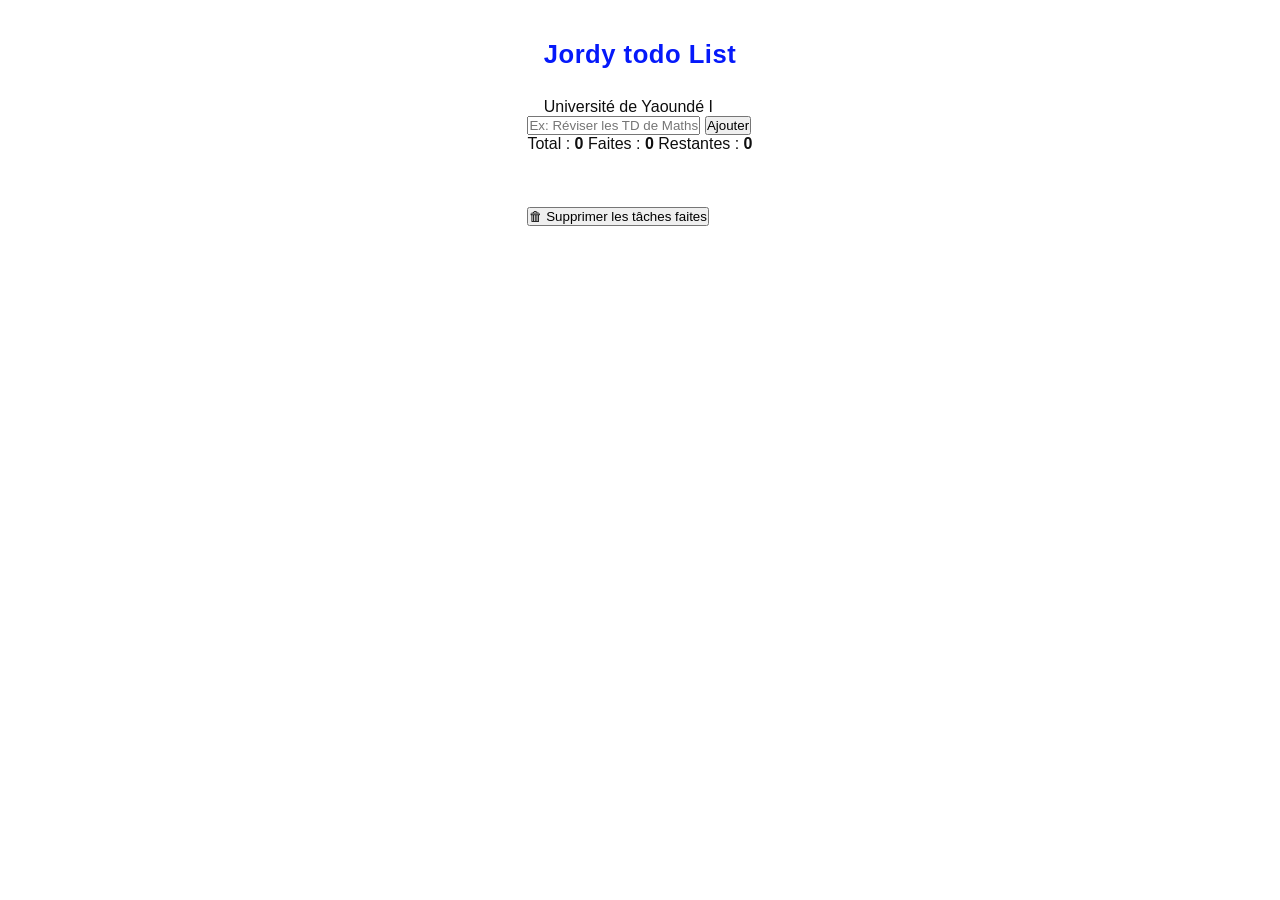
==== index.html @ 9859fb19 "Todo List" ====
<!DOCTYPE html>
<html lang="fr">
<head>
  <meta charset="UTF-8" />
  <meta name="viewport" content="width=device-width, initial-scale=1.0"/>
  <title>To-Do List — UY1</title>
  <link rel="stylesheet" href="style.css" />
</head>
<body>

  <!-- EN-TÊTE -->
  <header>
    <h1>Jordy todo List </h1>
    <p>Université de Yaoundé I</p>
  </header>

  <!-- CONTENU PRINCIPAL -->
  <main>

    <!-- FORMULAIRE D'AJOUT -->
    <div class="formulaire">
      <input type="text" id="champ-tache" placeholder="Ex: Réviser les TD de Maths..." />
      <button id="btn-ajouter">Ajouter</button>
    </div>

    <!-- STATISTIQUES -->
    <div class="stats">
      <span>Total : <strong id="nb-total">0</strong></span>
      <span>Faites : <strong id="nb-faites">0</strong></span>
      <span>Restantes : <strong id="nb-restantes">0</strong></span>
    </div><br>

    <!-- LISTE DES TÂCHES -->
    <ul id="liste-taches"></ul><br><br>

    <!-- BOUTON EFFACER -->
    <button id="btn-effacer">🗑 Supprimer les tâches faites</button>

  </main>

  <script src="script.js"></script>
</body>
</html>
---- style.css ----
:root {
  --surface:  #161B22;
  --border:   #30363D;
  --cyan:     #0519fa;
  --purple:   #C77DFF;
  --green:    #2EE59D;
  --pink:     #fa033c;
  --yellow:   #FFD60A;
  --text:     #0e0e0e;
  --muted:    #181717;
}
*, *::before, *::after {
  box-sizing: border-box;
  margin: 0;
  padding: 0;
}

body {
  background-image: url(bon.jpg);
  background-repeat:no-repeat;
  background-position:center;
  color: var(--text);
  font-family: 'Space Grotesk', 'Segoe UI', sans-serif;
  min-height: 100vh;
  display: flex;
  flex-direction: column;
  align-items: center;
  padding: 2.5rem 1rem;
}

h1 {
  font-size: 1.6rem;
  font-weight: 700;
  color: var(--cyan);
  margin-bottom: 1.8rem;
  letter-spacing: .02em;
  display: flex;
  align-items: center;
  gap: .6rem;
}


.container {
  background: var(--surface);
  border: 1px solid var(--border);
  border-radius: 16px;
  padding: 2rem;
  width: 100%;
  max-width: 560px;
  box-shadow: 0 8px 32px rgba(0, 0, 0, .4);
}


.input-row {
  display: flex;
  gap: .6rem;
  margin-bottom: 1.6rem;
}

#taskInput {
  flex: 1;
  background: var(--bg);
  border: 1px solid var(--border);
  color: var(--text);
  padding: .65rem 1rem;
  border-radius: 8px;
  font-size: .95rem;
  font-family: inherit;
  transition: border-color .2s, box-shadow .2s;
}

#taskInput::placeholder {
  color: var(--muted);
}

#taskInput:focus {
  outline: none;
  border-color: var(--cyan);
  box-shadow: 0 0 0 3px rgba(0, 245, 255, .12);
}


#addBtn {
  background: linear-gradient(135deg, var(--cyan), var(--purple));
  color: var(--bg);
  border: none;
  border-radius: 8px;
  padding: .65rem 1.3rem;
  font-weight: 700;
  font-size: .95rem;
  cursor: pointer;
  font-family: inherit;
  transition: opacity .2s, transform .15s;
  white-space: nowrap;
}

#addBtn:hover {
  opacity: .88;
  transform: translateY(-1px);
}

#addBtn:active {
  transform: translateY(0);
}


#taskList {
  list-style: none;
  display: flex;
  flex-direction: column;
  gap: .6rem;
}


#taskList li {
  display: flex;
  align-items: center;
  justify-content: space-between;
  gap: .8rem;
  background: var(--bg);
  border: 1px solid var(--border);
  border-radius: 10px;
  padding: .75rem 1rem;
  transition: border-color .2s, background .2s;
  animation: slideIn .25s ease;
}

#taskList li:hover {
  border-color: rgba(0, 245, 255, .3);
  background: rgba(0, 245, 255, .03);
}

@keyframes slideIn {
  from { opacity: 0; transform: translateY(-6px); }
  to   { opacity: 1; transform: translateY(0); }
}


#taskList li > span {
  flex: 1;
  font-size: .92rem;
  line-height: 1.4;
  word-break: break-word;
  transition: color .2s, text-decoration .2s;
}

#taskList li.completed {
  opacity: .55;
  border-color: rgba(46, 229, 157, .2);
}

#taskList li.completed > span {
  text-decoration: line-through;
  color: var(--muted);
}

.task-buttons {
  display: flex;
  gap: .4rem;
  flex-shrink: 0;
}

.task-buttons button {
  border: none;
  border-radius: 7px;
  width: 32px;
  height: 32px;
  font-size: 1rem;
  cursor: pointer;
  display: flex;
  align-items: center;
  justify-content: center;
  transition: background .2s, transform .15s;
  font-family: inherit;
}

.task-buttons button:hover {
  transform: scale(1.12);
}

/* Terminer ✓ */
.done-btn {
  background: rgba(46, 229, 157, .12);
  color: var(--green);
  border: 1px solid rgba(46, 229, 157, .3) ;
}

.done-btn:hover {
  background: rgba(46, 229, 157, .25) ;
}


.edit-btn {
  background: rgba(199, 125, 255, .12);
  color: var(--purple);
  border: 1px solid rgba(199, 125, 255, .3) ;
}

.edit-btn:hover {
  background: rgba(199, 125, 255, .25) ;
}

/* Supprimer 🗑 */
.delete-btn {
  background: rgba(1, 1, 1, 0.12);
  color: var(--pink);
  border: 1px solid rgba(239, 71, 111, .3) ;
}

.delete-btn:hover {
  background: rgba(239, 71, 111, .25) ;
}


#taskList:empty::after {
  content: 'Aucune tâche pour l\'instant…';
  display: block;
  text-align: center;
  color: var(--muted);
  font-size: .88rem;
  padding: 1.2rem 0;
}

@media (max-width: 480px) {
  .container  { padding: 1.2rem; }
  .input-row  { flex-direction: column; }
  #addBtn     { width: 100%; }
}
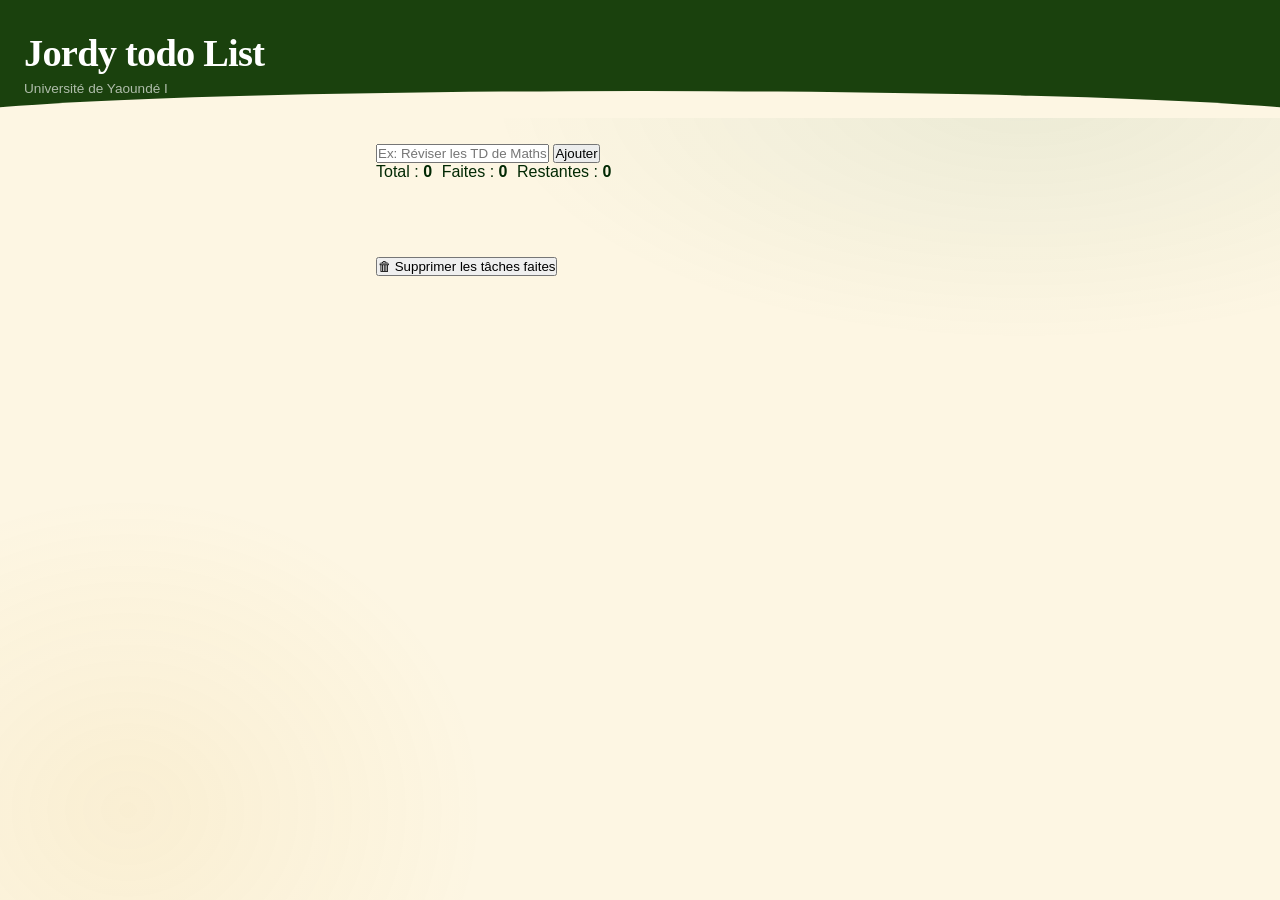
==== commit cc7d0b7c: "Update index.html" ====
--- a/index.html
+++ b/index.html
@@ -14,26 +14,25 @@
     <p>Université de Yaoundé I</p>
   </header>
 
-  <!-- CONTENU PRINCIPAL -->
+
   <main>
 
-    <!-- FORMULAIRE D'AJOUT -->
+
     <div class="formulaire">
       <input type="text" id="champ-tache" placeholder="Ex: Réviser les TD de Maths..." />
       <button id="btn-ajouter">Ajouter</button>
     </div>
 
-    <!-- STATISTIQUES -->
     <div class="stats">
       <span>Total : <strong id="nb-total">0</strong></span>
       <span>Faites : <strong id="nb-faites">0</strong></span>
       <span>Restantes : <strong id="nb-restantes">0</strong></span>
     </div><br>
 
-    <!-- LISTE DES TÂCHES -->
+  
     <ul id="liste-taches"></ul><br><br>
 
-    <!-- BOUTON EFFACER -->
+  
     <button id="btn-effacer">🗑 Supprimer les tâches faites</button>
 
   </main>
--- a/style.css
+++ b/style.css
@@ -1,230 +1,315 @@
-
-
-:root {
-  --surface:  #161B22;
-  --border:   #30363D;
-  --cyan:     #0519fa;
-  --purple:   #C77DFF;
-  --green:    #2EE59D;
-  --pink:     #fa033c;
-  --yellow:   #FFD60A;
-  --text:     #0e0e0e;
-  --muted:    #181717;
-}
-*, *::before, *::after {
-  box-sizing: border-box;
-  margin: 0;
-  padding: 0;
-}
-
-body {
-  background-image: url(bon.jpg);
-  background-repeat:no-repeat;
-  background-position:center;
-  color: var(--text);
-  font-family: 'Space Grotesk', 'Segoe UI', sans-serif;
-  min-height: 100vh;
-  display: flex;
-  flex-direction: column;
-  align-items: center;
-  padding: 2.5rem 1rem;
-}
-
-h1 {
-  font-size: 1.6rem;
-  font-weight: 700;
-  color: var(--cyan);
-  margin-bottom: 1.8rem;
-  letter-spacing: .02em;
-  display: flex;
-  align-items: center;
-  gap: .6rem;
-}
-
-
-.container {
-  background: var(--surface);
-  border: 1px solid var(--border);
-  border-radius: 16px;
-  padding: 2rem;
-  width: 100%;
-  max-width: 560px;
-  box-shadow: 0 8px 32px rgba(0, 0, 0, .4);
-}
-
-
-.input-row {
-  display: flex;
-  gap: .6rem;
-  margin-bottom: 1.6rem;
-}
-
-#taskInput {
-  flex: 1;
-  background: var(--bg);
-  border: 1px solid var(--border);
-  color: var(--text);
-  padding: .65rem 1rem;
-  border-radius: 8px;
-  font-size: .95rem;
-  font-family: inherit;
-  transition: border-color .2s, box-shadow .2s;
-}
-
-#taskInput::placeholder {
-  color: var(--muted);
-}
-
-#taskInput:focus {
-  outline: none;
-  border-color: var(--cyan);
-  box-shadow: 0 0 0 3px rgba(0, 245, 255, .12);
-}
-
-
-#addBtn {
-  background: linear-gradient(135deg, var(--cyan), var(--purple));
-  color: var(--bg);
-  border: none;
-  border-radius: 8px;
-  padding: .65rem 1.3rem;
-  font-weight: 700;
-  font-size: .95rem;
-  cursor: pointer;
-  font-family: inherit;
-  transition: opacity .2s, transform .15s;
-  white-space: nowrap;
-}
-
-#addBtn:hover {
-  opacity: .88;
-  transform: translateY(-1px);
-}
-
-#addBtn:active {
-  transform: translateY(0);
-}
-
-
-#taskList {
-  list-style: none;
-  display: flex;
-  flex-direction: column;
-  gap: .6rem;
-}
-
-
-#taskList li {
-  display: flex;
-  align-items: center;
-  justify-content: space-between;
-  gap: .8rem;
-  background: var(--bg);
-  border: 1px solid var(--border);
-  border-radius: 10px;
-  padding: .75rem 1rem;
-  transition: border-color .2s, background .2s;
-  animation: slideIn .25s ease;
-}
-
-#taskList li:hover {
-  border-color: rgba(0, 245, 255, .3);
-  background: rgba(0, 245, 255, .03);
-}
-
-@keyframes slideIn {
-  from { opacity: 0; transform: translateY(-6px); }
-  to   { opacity: 1; transform: translateY(0); }
-}
-
-
-#taskList li > span {
-  flex: 1;
-  font-size: .92rem;
-  line-height: 1.4;
-  word-break: break-word;
-  transition: color .2s, text-decoration .2s;
-}
-
-#taskList li.completed {
-  opacity: .55;
-  border-color: rgba(46, 229, 157, .2);
-}
-
-#taskList li.completed > span {
-  text-decoration: line-through;
-  color: var(--muted);
-}
-
-.task-buttons {
-  display: flex;
-  gap: .4rem;
-  flex-shrink: 0;
-}
-
-.task-buttons button {
-  border: none;
-  border-radius: 7px;
-  width: 32px;
-  height: 32px;
-  font-size: 1rem;
-  cursor: pointer;
-  display: flex;
-  align-items: center;
-  justify-content: center;
-  transition: background .2s, transform .15s;
-  font-family: inherit;
-}
-
-.task-buttons button:hover {
-  transform: scale(1.12);
-}
-
-/* Terminer ✓ */
-.done-btn {
-  background: rgba(46, 229, 157, .12);
-  color: var(--green);
-  border: 1px solid rgba(46, 229, 157, .3) ;
-}
-
-.done-btn:hover {
-  background: rgba(46, 229, 157, .25) ;
-}
-
-
-.edit-btn {
-  background: rgba(199, 125, 255, .12);
-  color: var(--purple);
-  border: 1px solid rgba(199, 125, 255, .3) ;
-}
-
-.edit-btn:hover {
-  background: rgba(199, 125, 255, .25) ;
-}
-
-/* Supprimer 🗑 */
-.delete-btn {
-  background: rgba(1, 1, 1, 0.12);
-  color: var(--pink);
-  border: 1px solid rgba(239, 71, 111, .3) ;
-}
-
-.delete-btn:hover {
-  background: rgba(239, 71, 111, .25) ;
-}
-
-
-#taskList:empty::after {
-  content: 'Aucune tâche pour l\'instant…';
-  display: block;
-  text-align: center;
-  color: var(--muted);
-  font-size: .88rem;
-  padding: 1.2rem 0;
-}
-
-@media (max-width: 480px) {
-  .container  { padding: 1.2rem; }
-  .input-row  { flex-direction: column; }
-  #addBtn     { width: 100%; }
-}
+    :root {
+      --green:   #1a410d;
+      --gold:    #cebc8e;
+      --cream:   #fdf6e3;
+      --dark:    #0f1f14;
+      --text:    #012803;
+      --muted:   #7a8c7b;
+      --card:    #ffffff;
+      --border:  #d4c9a8;
+      --red:     #c0392b;
+    }
+
+    *, *::before, *::after { box-sizing: border-box; margin: 0; padding: 0; }
+
+    body {
+      background: var(--cream);
+      font-family: 'DM Sans', sans-serif;
+      color: var(--text);
+      min-height: 100vh;
+      overflow-x: hidden;
+    }
+    body::before {
+      content: '';
+      position: fixed;
+      inset: 0;
+      background:
+        radial-gradient(ellipse 60% 40% at 80% 10%, rgba(26,107,60,.08) 0%, transparent 70%),
+        radial-gradient(ellipse 40% 50% at 10% 90%, rgba(212,160,23,.08) 0%, transparent 70%);
+      pointer-events: none;
+    }
+
+    header {
+      background: var(--green);
+      color: #fff;
+      padding: 2rem 1.5rem 1.4rem;
+      position: relative;
+      overflow: hidden;
+    }
+    header::after {
+      content: '';
+      position: absolute;
+      bottom: -1px;
+      left: 0; right: 0;
+      height: 28px;
+      background: var(--cream);
+      clip-path: ellipse(55% 100% at 50% 100%);
+    }
+    .badge {
+      display: inline-flex;
+      align-items: center;
+      gap: .4rem;
+      background: var(--gold);
+      color: var(--dark);
+      font-size: .7rem;
+      font-weight: 500;
+      letter-spacing: .08em;
+      text-transform: uppercase;
+      padding: .25rem .7rem;
+      border-radius: 99px;
+      margin-bottom: .8rem;
+    }
+    header h1 {
+      font-family: 'Playfair Display', serif;
+      font-size: clamp(1.6rem, 5vw, 2.4rem);
+      font-weight: 900;
+      line-height: 1.1;
+      letter-spacing: -.02em;
+    }
+    header h1 span { color: var(--gold); }
+    header p {
+      font-size: .85rem;
+      color: rgba(255,255,255,.65);
+      margin-top: .4rem;
+    }
+    main {
+      max-width: 560px;
+      margin: 0 auto;
+      padding: 1.6rem 1rem 4rem;
+    }
+    .stats {
+      display: flex;
+      gap: .6rem;
+      margin-bottom: 1.4rem;
+      flex-wrap: wrap;
+    }
+    .stat {
+      flex: 1;
+      min-width: 80px;
+      background: var(--card);
+      border: 1px solid var(--border);
+      border-radius: 12px;
+      padding: .7rem .8rem;
+      text-align: center;
+      box-shadow: 0 1px 4px rgba(0,0,0,.04);
+    }
+    .stat-num {
+      font-family: 'Playfair Display', serif;
+      font-size: 1.5rem;
+      font-weight: 700;
+      color: var(--green);
+    }
+    .stat-label {
+      font-size: .68rem;
+      color: var(--muted);
+      text-transform: uppercase;
+      letter-spacing: .06em;
+    }
+
+    .add-box {
+      background: var(--card);
+      border: 1.5px solid var(--border);
+      border-radius: 16px;
+      padding: 1rem 1rem 1rem 1.1rem;
+      margin-bottom: 1.4rem;
+      box-shadow: 0 2px 12px rgba(0,0,0,.05);
+    }
+    .add-row {
+      display: flex;
+      gap: .6rem;
+      align-items: center;
+    }
+    .add-box input[type="text"] {
+      flex: 1;
+      border: none;
+      outline: none;
+      font-family: 'DM Sans', sans-serif;
+      font-size: .95rem;
+      color: var(--text);
+      background: transparent;
+    }
+    .add-box input[type="text"]::placeholder { color: var(--muted); }
+    .btn-add {
+      background: var(--green);
+      color: #fff;
+      border: none;
+      border-radius: 10px;
+      padding: .55rem 1rem;
+      font-family: 'DM Sans', sans-serif;
+      font-size: .9rem;
+      font-weight: 500;
+      cursor: pointer;
+      transition: background .2s, transform .1s;
+      white-space: nowrap;
+    }
+    .btn-add:hover { background: #145530; }
+    .btn-add:active { transform: scale(.97); }
+
+    .meta-row {
+      display: flex;
+      gap: .6rem;
+      margin-top: .8rem;
+      align-items: center;
+    }
+    .meta-row select, .meta-row input[type="date"] {
+      flex: 1;
+      border: 1px solid var(--border);
+      border-radius: 8px;
+      padding: .4rem .6rem;
+      font-family: 'DM Sans', sans-serif;
+      font-size: .8rem;
+      color: var(--text);
+      background: var(--cream);
+      outline: none;
+    }
+    .meta-row select:focus, .meta-row input[type="date"]:focus {
+      border-color: var(--green);
+    }
+
+    
+    .filters {
+      display: flex;
+      gap: .4rem;
+      margin-bottom: 1rem;
+      flex-wrap: wrap;
+    }
+    .filter-btn {
+      border: 1.5px solid var(--border);
+      background: var(--card);
+      color: var(--muted);
+      border-radius: 99px;
+      padding: .3rem .8rem;
+      font-family: 'DM Sans', sans-serif;
+      font-size: .8rem;
+      cursor: pointer;
+      transition: all .2s;
+    }
+    .filter-btn.active {
+      background: var(--green);
+      border-color: var(--green);
+      color: #fff;
+    }
+    .filter-btn:hover:not(.active) { border-color: var(--green); color: var(--green); }
+
+
+    #task-list { display: flex; flex-direction: column; gap: .6rem; }
+
+    .task-item {
+      background: var(--card);
+      border: 1.5px solid var(--border);
+      border-radius: 14px;
+      padding: .85rem 1rem;
+      display: flex;
+      align-items: flex-start;
+      gap: .75rem;
+      box-shadow: 0 1px 6px rgba(0,0,0,.04);
+      animation: slideIn .25s ease;
+      transition: opacity .2s, transform .2s;
+    }
+    .task-item:hover { box-shadow: 0 3px 14px rgba(0,0,0,.09); }
+    .task-item.done { opacity: .55; }
+    .task-item.done .task-text { text-decoration: line-through; color: var(--muted); }
+
+    @keyframes slideIn {
+      from { opacity: 0; transform: translateY(10px); }
+      to   { opacity: 1; transform: translateY(0); }
+    }
+
+    .check-wrap { flex-shrink: 0; margin-top: 2px; }
+    .check-wrap input { display: none; }
+    .check-wrap label {
+      width: 22px; height: 22px;
+      border: 2px solid var(--border);
+      border-radius: 6px;
+      display: flex; align-items: center; justify-content: center;
+      cursor: pointer;
+      transition: all .18s;
+    }
+    .check-wrap input:checked + label {
+      background: var(--green);
+      border-color: var(--green);
+    }
+    .check-wrap label svg { display: none; }
+    .check-wrap input:checked + label svg { display: block; }
+
+    .task-body { flex: 1; min-width: 0; }
+    .task-text {
+      font-size: .92rem;
+      font-weight: 400;
+      line-height: 1.4;
+      word-break: break-word;
+    }
+    .task-meta {
+      display: flex;
+      gap: .5rem;
+      margin-top: .35rem;
+      flex-wrap: wrap;
+      align-items: center;
+    }
+    .pill {
+      font-size: .68rem;
+      padding: .15rem .55rem;
+      border-radius: 99px;
+      font-weight: 500;
+      letter-spacing: .04em;
+      text-transform: uppercase;
+    }
+    .pill-urgent   { background: #fdecea; color: #c0392b; }
+    .pill-normal   { background: #eaf4ee; color: var(--green); }
+    .pill-faible   { background: #fef9ec; color: #9a7000; }
+    .cat-pill {
+      font-size: .68rem;
+      padding: .15rem .55rem;
+      border-radius: 99px;
+      background: rgba(26,107,60,.08);
+      color: var(--green);
+      font-weight: 500;
+    }
+    .due-date {
+      font-size: .72rem;
+      color: var(--muted);
+      display: flex;
+      align-items: center;
+      gap: .2rem;
+    }
+    .due-date.overdue { color: var(--red); font-weight: 500; }
+
+    .btn-del {
+      flex-shrink: 0;
+      background: none;
+      border: none;
+      cursor: pointer;
+      color: var(--muted);
+      padding: .2rem;
+      border-radius: 6px;
+      transition: color .15s, background .15s;
+      line-height: 1;
+    }
+    .btn-del:hover { color: var(--red); background: #fdecea; }
+
+
+    .empty {
+      text-align: center;
+      padding: 3rem 1rem;
+      color: var(--muted);
+    }
+    .empty svg { opacity: .3; margin-bottom: .8rem; }
+    .empty p { font-size: .9rem; }
+
+  
+    .clear-wrap {
+      text-align: right;
+      margin-bottom: .8rem;
+    }
+    .btn-clear {
+      background: none;
+      border: 1px solid var(--border);
+      color: var(--muted);
+      font-size: .75rem;
+      font-family: 'DM Sans', sans-serif;
+      padding: .3rem .7rem;
+      border-radius: 8px;
+      cursor: pointer;
+      transition: all .15s;
+    }
+    .btn-clear:hover { border-color: var(--red); color: var(--red); }
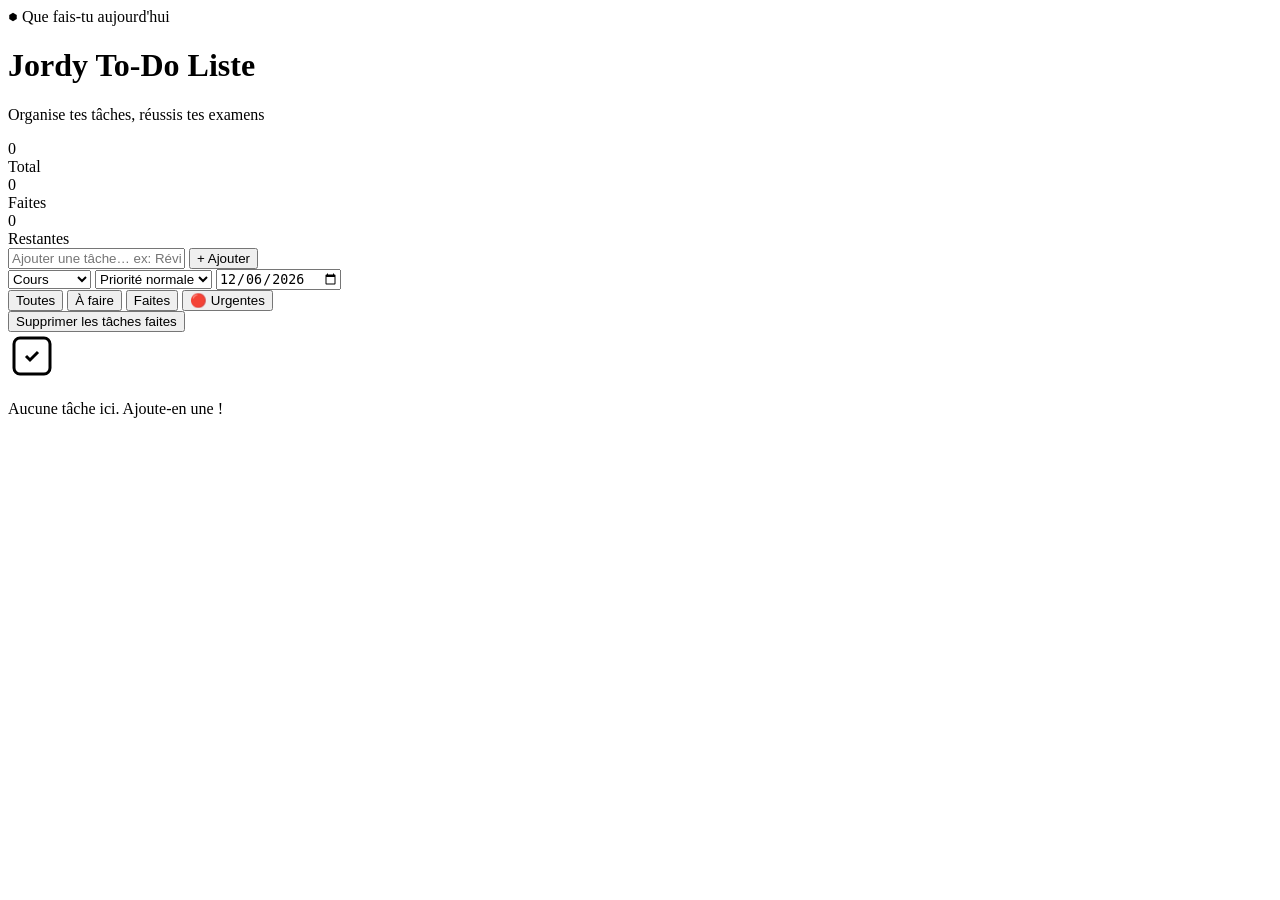
==== commit 08e71036: "Create index.html" ====
--- a/index.html
+++ b/index.html
@@ -3,40 +3,208 @@
 <head>
   <meta charset="UTF-8" />
   <meta name="viewport" content="width=device-width, initial-scale=1.0"/>
-  <title>To-Do List — UY1</title>
-  <link rel="stylesheet" href="style.css" />
+  <title>Ma To-Do List — UY1</title>
+  <link href="https://fonts.googleapis.com/css2?family=Playfair+Display:wght@700;900&family=DM+Sans:wght@300;400;500&display=swap" rel="stylesheet"/>
+  <link rel="stylesheet" href="style.css">
 </head>
 <body>
 
-  <!-- EN-TÊTE -->
-  <header>
-    <h1>Jordy todo List </h1>
-    <p>Université de Yaoundé I</p>
-  </header>
-
-
-  <main>
-
-
-    <div class="formulaire">
-      <input type="text" id="champ-tache" placeholder="Ex: Réviser les TD de Maths..." />
-      <button id="btn-ajouter">Ajouter</button>
+<header>
+  <div class="badge">
+    <svg width="10" height="10" viewBox="0 0 24 24" fill="currentColor"><path d="M12 2L3 7v10l9 5 9-5V7z"/></svg>
+    Que fais-tu aujourd'hui
+  </div>
+  <h1>Jordy <span>To-Do</span> Liste</h1>
+  <p>Organise tes tâches, réussis tes examens </p>
+</header>
+
+<main>
+
+  <!-- Stats -->
+  <div class="stats">
+    <div class="stat"><div class="stat-num" id="cnt-total">0</div><div class="stat-label">Total</div></div>
+    <div class="stat"><div class="stat-num" id="cnt-done">0</div><div class="stat-label">Faites</div></div>
+    <div class="stat"><div class="stat-num" id="cnt-left">0</div><div class="stat-label">Restantes</div></div>
+  </div>
+
+  <!-- Add task -->
+  <div class="add-box">
+    <div class="add-row">
+      <input type="text" id="task-input" placeholder="Ajouter une tâche… ex: Réviser les TD de Maths" maxlength="120"/>
+      <button class="btn-add" onclick="addTask()">+ Ajouter</button>
     </div>
-
-    <div class="stats">
-      <span>Total : <strong id="nb-total">0</strong></span>
-      <span>Faites : <strong id="nb-faites">0</strong></span>
-      <span>Restantes : <strong id="nb-restantes">0</strong></span>
-    </div><br>
-
-  
-    <ul id="liste-taches"></ul><br><br>
-
-  
-    <button id="btn-effacer">🗑 Supprimer les tâches faites</button>
-
-  </main>
-
-  <script src="script.js"></script>
+    <div class="meta-row">
+      <select id="cat-select">
+        <option value="Cours"> Cours</option>
+        <option value="TD/TP">TD / TP</option>
+        <option value="Examen"> Examen</option>
+        <option value="Projet">Projet</option>
+        <option value="Personnel"> Personnel</option>
+        <option value="Autre">Autre</option>
+      </select>
+      <select id="prio-select">
+        <option value="normal">Priorité normale</option>
+        <option value="urgent">🔴 Urgent</option>
+        <option value="faible">🟡 Faible</option>
+      </select>
+      <input type="date" id="date-input"/>
+    </div>
+  </div>
+
+  <!-- Filters -->
+  <div class="filters">
+    <button class="filter-btn active" onclick="setFilter('all', this)">Toutes</button>
+    <button class="filter-btn" onclick="setFilter('todo', this)">À faire</button>
+    <button class="filter-btn" onclick="setFilter('done', this)">Faites</button>
+    <button class="filter-btn" onclick="setFilter('urgent', this)">🔴 Urgentes</button>
+  </div>
+
+  <!-- Clear -->
+  <div class="clear-wrap">
+    <button class="btn-clear" onclick="clearDone()">Supprimer les tâches faites</button>
+  </div>
+
+  <!-- Task list -->
+  <div id="task-list"></div>
+
+</main>
+
+<script>
+  let tasks = JSON.parse(localStorage.getItem('uy1-tasks') || '[]');
+  let filter = 'all';
+
+  function save() {
+    localStorage.setItem('uy1-tasks', JSON.stringify(tasks));
+  }
+
+  function addTask() {
+    const input = document.getElementById('task-input');
+    const text = input.value.trim();
+    if (!text) { input.focus(); return; }
+
+    tasks.unshift({
+      id: Date.now(),
+      text,
+      cat: document.getElementById('cat-select').value,
+      prio: document.getElementById('prio-select').value,
+      date: document.getElementById('date-input').value,
+      done: false,
+      createdAt: new Date().toISOString()
+    });
+
+    input.value = '';
+    document.getElementById('prio-select').value = 'normal';
+    document.getElementById('date-input').value = '';
+    save();
+    render();
+    input.focus();
+  }
+
+  function toggleDone(id) {
+    const t = tasks.find(t => t.id === id);
+    if (t) { t.done = !t.done; save(); render(); }
+  }
+
+  function deleteTask(id) {
+    tasks = tasks.filter(t => t.id !== id);
+    save(); render();
+  }
+
+  function clearDone() {
+    if (!tasks.some(t => t.done)) return;
+    if (confirm('Supprimer toutes les tâches faites ?')) {
+      tasks = tasks.filter(t => !t.done);
+      save(); render();
+    }
+  }
+
+  function setFilter(f, btn) {
+    filter = f;
+    document.querySelectorAll('.filter-btn').forEach(b => b.classList.remove('active'));
+    btn.classList.add('active');
+    render();
+  }
+
+  function isOverdue(dateStr) {
+    if (!dateStr) return false;
+    return new Date(dateStr) < new Date(new Date().toDateString());
+  }
+
+  function formatDate(dateStr) {
+    if (!dateStr) return '';
+    const d = new Date(dateStr);
+    return d.toLocaleDateString('fr-FR', { day:'2-digit', month:'short' });
+  }
+
+  function render() {
+    let visible = tasks;
+    if (filter === 'todo') visible = tasks.filter(t => !t.done);
+    if (filter === 'done') visible = tasks.filter(t => t.done);
+    if (filter === 'urgent') visible = tasks.filter(t => t.prio === 'urgent');
+
+    const list = document.getElementById('task-list');
+
+    if (visible.length === 0) {
+      list.innerHTML = `<div class="empty">
+        <svg width="48" height="48" viewBox="0 0 24 24" fill="none" stroke="currentColor" stroke-width="1.5">
+          <rect x="3" y="3" width="18" height="18" rx="3"/><path d="M9 12l2 2 4-4"/>
+        </svg>
+        <p>${filter === 'done' ? 'Aucune tâche terminée.' : 'Aucune tâche ici. Ajoute-en une !'}</p>
+      </div>`;
+    } else {
+      list.innerHTML = visible.map(t => {
+        const prioClass = { urgent:'pill-urgent', normal:'pill-normal', faible:'pill-faible' }[t.prio];
+        const prioLabel = { urgent:'Urgent', normal:'Normal', faible:'Faible' }[t.prio];
+        const over = isOverdue(t.date) && !t.done;
+        return `
+        <div class="task-item${t.done ? ' done' : ''}" id="task-${t.id}">
+          <div class="check-wrap">
+            <input type="checkbox" id="cb-${t.id}" ${t.done ? 'checked' : ''} onchange="toggleDone(${t.id})"/>
+            <label for="cb-${t.id}">
+              <svg width="13" height="13" viewBox="0 0 24 24" fill="none" stroke="#fff" stroke-width="3" stroke-linecap="round" stroke-linejoin="round">
+                <polyline points="20 6 9 17 4 12"/>
+              </svg>
+            </label>
+          </div>
+          <div class="task-body">
+            <div class="task-text">${escHtml(t.text)}</div>
+            <div class="task-meta">
+              <span class="cat-pill">${escHtml(t.cat)}</span>
+              <span class="pill ${prioClass}">${prioLabel}</span>
+              ${t.date ? `<span class="due-date${over?' overdue':''}">
+                <svg width="11" height="11" viewBox="0 0 24 24" fill="none" stroke="currentColor" stroke-width="2"><rect x="3" y="4" width="18" height="18" rx="2"/><line x1="16" y1="2" x2="16" y2="6"/><line x1="8" y1="2" x2="8" y2="6"/><line x1="3" y1="10" x2="21" y2="10"/></svg>
+                ${over ? '⚠ ' : ''}${formatDate(t.date)}
+              </span>` : ''}
+            </div>
+          </div>
+          <button class="btn-del" onclick="deleteTask(${t.id})" title="Supprimer">
+            <svg width="16" height="16" viewBox="0 0 24 24" fill="none" stroke="currentColor" stroke-width="2" stroke-linecap="round">
+              <polyline points="3 6 5 6 21 6"/><path d="M19 6l-1 14H6L5 6"/><path d="M10 11v6"/><path d="M14 11v6"/><path d="M9 6V4h6v2"/>
+            </svg>
+          </button>
+        </div>`;
+      }).join('');
+    }
+
+    // Stats
+    document.getElementById('cnt-total').textContent = tasks.length;
+    document.getElementById('cnt-done').textContent  = tasks.filter(t => t.done).length;
+    document.getElementById('cnt-left').textContent  = tasks.filter(t => !t.done).length;
+  }
+
+  function escHtml(s) {
+    return s.replace(/&/g,'&amp;').replace(/</g,'&lt;').replace(/>/g,'&gt;').replace(/"/g,'&quot;');
+  }
+
+  // Enter key
+  document.getElementById('task-input').addEventListener('keydown', e => {
+    if (e.key === 'Enter') addTask();
+  });
+
+  // Set today as default date
+  document.getElementById('date-input').value = new Date().toISOString().split('T')[0];
+
+  render();
+</script>
 </body>
 </html>
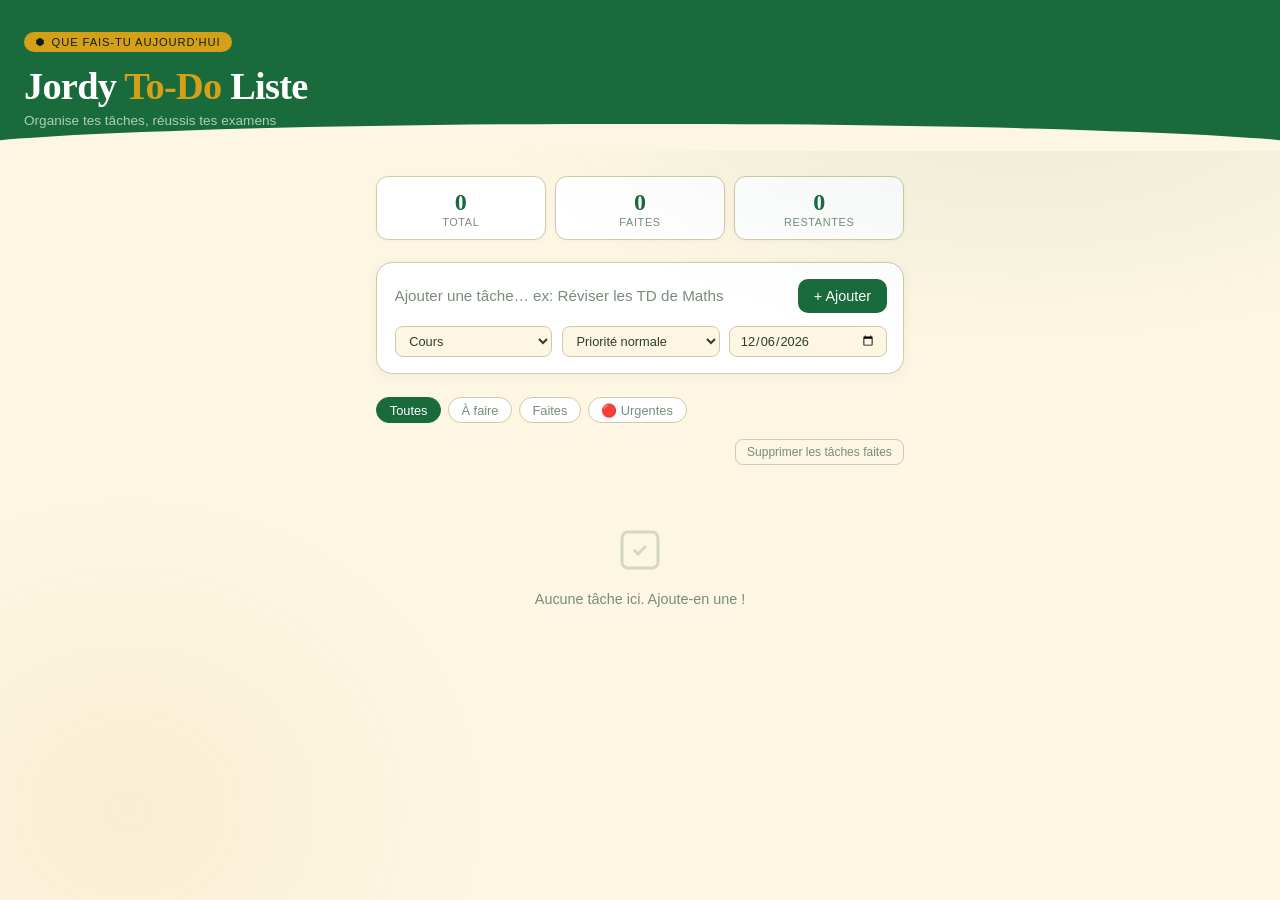
==== commit 0660e843: "Update index.html" ====
--- a/index.html
+++ b/index.html
@@ -98,6 +98,17 @@
     save();
     render();
     input.focus();
+  }
+  function editTask(id){  
+    const task = tasks.find(t => t.id ===id);
+    if(!task) return;
+    const newText = prompt("Modifier la taches",task.text);
+    if(newText === null) return;
+    const cleanText = newText.trim();
+    if (cleanText === "") return ;
+    task.text = cleanText;
+    save();
+    render();
   }
 
   function toggleDone(id) {
@@ -177,6 +188,11 @@
               </span>` : ''}
             </div>
           </div>
+          <button class="btn-edit"onclick="editTask(${t.id})"title="Modifier">
+            <svg width="16" height="16" viewBox"0 0 24 24" fill="none" stroke="currentColor" stroke-width="2" stroke-linecap="round">
+              <polyline points="3 6 5 6 21 6"/> <path d="M12 20h9"/><path d="M16.5 3.5a2.1 2.1 0 0 1 3 3L7 19l-4 1 1-4 12.5-12.5z"/>
+            </svg>
+          </button>
           <button class="btn-del" onclick="deleteTask(${t.id})" title="Supprimer">
             <svg width="16" height="16" viewBox="0 0 24 24" fill="none" stroke="currentColor" stroke-width="2" stroke-linecap="round">
               <polyline points="3 6 5 6 21 6"/><path d="M19 6l-1 14H6L5 6"/><path d="M10 11v6"/><path d="M14 11v6"/><path d="M9 6V4h6v2"/>
@@ -204,6 +220,7 @@
   // Set today as default date
   document.getElementById('date-input').value = new Date().toISOString().split('T')[0];
 
+  
   render();
 </script>
 </body>
--- a/style.css
+++ b/style.css
@@ -0,0 +1,369 @@
+:root {
+      --green:   #1a6b3c;
+      --gold:    #d4a017;
+      --cream:   #fdf6e3;
+      --dark:    #0f1f14;
+      --text:    #2c3e2d;
+      --muted:   #7a8c7b;
+      --card:    #ffffff;
+      --border:  #d4c9a8;
+      --red:     #c0392b;
+    }
+
+    *, *::before, *::after { box-sizing: border-box; margin: 0; padding: 0; }
+
+    body {
+      background: var(--cream);
+      font-family: 'DM Sans', sans-serif;
+      color: var(--text);
+      min-height: 100vh;
+      overflow-x: hidden;
+    }
+
+    /* --- Decorative background --- */
+    body::before {
+      content: '';
+      position: fixed;
+      inset: 0;
+      background:
+        radial-gradient(ellipse 60% 40% at 80% 10%, rgba(26,107,60,.08) 0%, transparent 70%),
+        radial-gradient(ellipse 40% 50% at 10% 90%, rgba(212,160,23,.08) 0%, transparent 70%);
+      pointer-events: none;
+    }
+
+    /* --- Header --- */
+    header {
+      background: var(--green);
+      color: #fff;
+      padding: 2rem 1.5rem 1.4rem;
+      position: relative;
+      overflow: hidden;
+    }
+    header::after {
+      content: '';
+      position: absolute;
+      bottom: -1px;
+      left: 0; right: 0;
+      height: 28px;
+      background: var(--cream);
+      clip-path: ellipse(55% 100% at 50% 100%);
+    }
+    .badge {
+      display: inline-flex;
+      align-items: center;
+      gap: .4rem;
+      background: var(--gold);
+      color: var(--dark);
+      font-size: .7rem;
+      font-weight: 500;
+      letter-spacing: .08em;
+      text-transform: uppercase;
+      padding: .25rem .7rem;
+      border-radius: 99px;
+      margin-bottom: .8rem;
+    }
+    header h1 {
+      font-family: 'Playfair Display', serif;
+      font-size: clamp(1.6rem, 5vw, 2.4rem);
+      font-weight: 900;
+      line-height: 1.1;
+      letter-spacing: -.02em;
+    }
+    header h1 span { color: var(--gold); }
+    header p {
+      font-size: .85rem;
+      color: rgba(255,255,255,.65);
+      margin-top: .4rem;
+    }
+
+    /* --- Main container --- */
+    main {
+      max-width: 560px;
+      margin: 0 auto;
+      padding: 1.6rem 1rem 4rem;
+    }
+
+    /* --- Stats bar --- */
+    .stats {
+      display: flex;
+      gap: .6rem;
+      margin-bottom: 1.4rem;
+      flex-wrap: wrap;
+    }
+    .stat {
+      flex: 1;
+      min-width: 80px;
+      background: var(--card);
+      border: 1px solid var(--border);
+      border-radius: 12px;
+      padding: .7rem .8rem;
+      text-align: center;
+      box-shadow: 0 1px 4px rgba(0,0,0,.04);
+    }
+    .stat-num {
+      font-family: 'Playfair Display', serif;
+      font-size: 1.5rem;
+      font-weight: 700;
+      color: var(--green);
+    }
+    .stat-label {
+      font-size: .68rem;
+      color: var(--muted);
+      text-transform: uppercase;
+      letter-spacing: .06em;
+    }
+
+    /* --- Input area --- */
+    .add-box {
+      background: var(--card);
+      border: 1.5px solid var(--border);
+      border-radius: 16px;
+      padding: 1rem 1rem 1rem 1.1rem;
+      margin-bottom: 1.4rem;
+      box-shadow: 0 2px 12px rgba(0,0,0,.05);
+    }
+    .add-row {
+      display: flex;
+      gap: .6rem;
+      align-items: center;
+    }
+    .add-box input[type="text"] {
+      flex: 1;
+      border: none;
+      outline: none;
+      font-family: 'DM Sans', sans-serif;
+      font-size: .95rem;
+      color: var(--text);
+      background: transparent;
+    }
+    .add-box input[type="text"]::placeholder { color: var(--muted); }
+    .btn-add {
+      background: var(--green);
+      color: #fff;
+      border: none;
+      border-radius: 10px;
+      padding: .55rem 1rem;
+      font-family: 'DM Sans', sans-serif;
+      font-size: .9rem;
+      font-weight: 500;
+      cursor: pointer;
+      transition: background .2s, transform .1s;
+      white-space: nowrap;
+    }
+    .btn-add:hover { background: #145530; }
+    .btn-add:active { transform: scale(.97); }
+
+    .btn-edit{
+      flex-shrink: 0;
+      background: none;
+      border: none;
+      cursor: pointer;
+      color: var(--green);
+      padding: .2rem;
+      border-radius: 6px;
+      transition: all  .15s;
+    }
+    .btn-edit:hover{
+      background: rgba(26,107,60,.08);
+      transform: scale(1.1);
+    }
+
+    .meta-row {
+      display: flex;
+      gap: .6rem;
+      margin-top: .8rem;
+      align-items: center;
+    }
+    .meta-row select, .meta-row input[type="date"] {
+      flex: 1;
+      border: 1px solid var(--border);
+      border-radius: 8px;
+      padding: .4rem .6rem;
+      font-family: 'DM Sans', sans-serif;
+      font-size: .8rem;
+      color: var(--text);
+      background: var(--cream);
+      outline: none;
+    }
+    .meta-row select:focus, .meta-row input[type="date"]:focus {
+      border-color: var(--green);
+    }
+
+    /* --- Filter tabs --- */
+    .filters {
+      display: flex;
+      gap: .4rem;
+      margin-bottom: 1rem;
+      flex-wrap: wrap;
+    }
+    .filter-btn {
+      border: 1.5px solid var(--border);
+      background: var(--card);
+      color: var(--muted);
+      border-radius: 99px;
+      padding: .3rem .8rem;
+      font-family: 'DM Sans', sans-serif;
+      font-size: .8rem;
+      cursor: pointer;
+      transition: all .2s;
+    }
+    .filter-btn.active {
+      background: var(--green);
+      border-color: var(--green);
+      color: #fff;
+    }
+    .filter-btn:hover:not(.active) { border-color: var(--green); color: var(--green); }
+
+    /* --- Task list --- */
+    #task-list { display: flex; flex-direction: column; gap: .6rem; }
+
+    .task-item {
+      background: var(--card);
+      border: 1.5px solid var(--border);
+      border-radius: 14px;
+      padding: .85rem 1rem;
+      display: flex;
+      align-items: flex-start;
+      gap: .75rem;
+      box-shadow: 0 1px 6px rgba(0,0,0,.04);
+      animation: slideIn .25s ease;
+      transition: opacity .2s, transform .2s;
+    }
+    .task-item:hover { box-shadow: 0 3px 14px rgba(0,0,0,.09); }
+    .task-item.done { opacity: .55; }
+    .task-item.done .task-text { text-decoration: line-through; color: var(--muted); }
+
+    @keyframes slideIn {
+      from { opacity: 0; transform: translateY(10px); }
+      to   { opacity: 1; transform: translateY(0); }
+    }
+
+    /* Custom checkbox */
+    .check-wrap { flex-shrink: 0; margin-top: 2px; }
+    .check-wrap input { display: none; }
+    .check-wrap label {
+      width: 22px; height: 22px;
+      border: 2px solid var(--border);
+      border-radius: 6px;
+      display: flex; align-items: center; justify-content: center;
+      cursor: pointer;
+      transition: all .18s;
+    }
+    .check-wrap input:checked + label {
+      background: var(--green);
+      border-color: var(--green);
+    }
+    .check-wrap label svg { display: none; }
+    .check-wrap input:checked + label svg { display: block; }
+
+    .task-body { flex: 1; min-width: 0; }
+    .task-text {
+      font-size: .92rem;
+      font-weight: 400;
+      line-height: 1.4;
+      word-break: break-word;
+    }
+    .task-meta {
+      display: flex;
+      gap: .5rem;
+      margin-top: .35rem;
+      flex-wrap: wrap;
+      align-items: center;
+    }
+    .pill {
+      font-size: .68rem;
+      padding: .15rem .55rem;
+      border-radius: 99px;
+      font-weight: 500;
+      letter-spacing: .04em;
+      text-transform: uppercase;
+    }
+    .pill-urgent   { background: #fdecea; color: #c0392b; }
+    .pill-normal   { background: #eaf4ee; color: var(--green); }
+    .pill-faible   { background: #fef9ec; color: #9a7000; }
+    .cat-pill {
+      font-size: .68rem;
+      padding: .15rem .55rem;
+      border-radius: 99px;
+      background: rgba(26,107,60,.08);
+      color: var(--green);
+      font-weight: 500;
+    }
+    .due-date {
+      font-size: .72rem;
+      color: var(--muted);
+      display: flex;
+      align-items: center;
+      gap: .2rem;
+    }
+    .due-date.overdue { color: var(--red); font-weight: 500; }
+
+    .btn-del {
+      flex-shrink: 0;
+      background: none;
+      border: none;
+      cursor: pointer;
+      color: var(--muted);
+      padding: .2rem;
+      border-radius: 6px;
+      transition: color .15s, background .15s;
+      line-height: 1;
+    }
+    .btn-del:hover { color: var(--red); background: #fdecea; }
+
+    /* --- Empty state --- */
+    .empty {
+      text-align: center;
+      padding: 3rem 1rem;
+      color: var(--muted);
+    }
+    .empty svg { opacity: .3; margin-bottom: .8rem; }
+    .empty p { font-size: .9rem; }
+
+    /* --- Clear all --- */
+    .clear-wrap {
+      text-align: right;
+      margin-bottom: .8rem;
+    }
+    .btn-clear {
+      background: none;
+      border: 1px solid var(--border);
+      color: var(--muted);
+      font-size: .75rem;
+      font-family: 'DM Sans', sans-serif;
+      padding: .3rem .7rem;
+      border-radius: 8px;
+      cursor: pointer;
+      transition: all .15s;
+    }
+    .btn-clear:hover { border-color: var(--red); color: var(--red); }
+    @media (max-width:600px){
+      main{
+        padding: 1rem  .7rem  3rem;
+      }
+      .stats{
+        flex-direction: column;
+      }
+      .btn-add{
+        width: 100%;
+      }
+      .meta-row{
+      flex-direction: column;
+      }
+      .meta-row select,
+      .meta-row input{
+        width: 100%;
+      }
+      .filter{
+       justify-content: center;
+      }
+      .task-item{
+        flex-direction: column;
+        align-items: flex-start;
+      }
+      .btn-del,
+      .btn-edit{
+        align-items: flex-end;
+      }
+    }
+  
